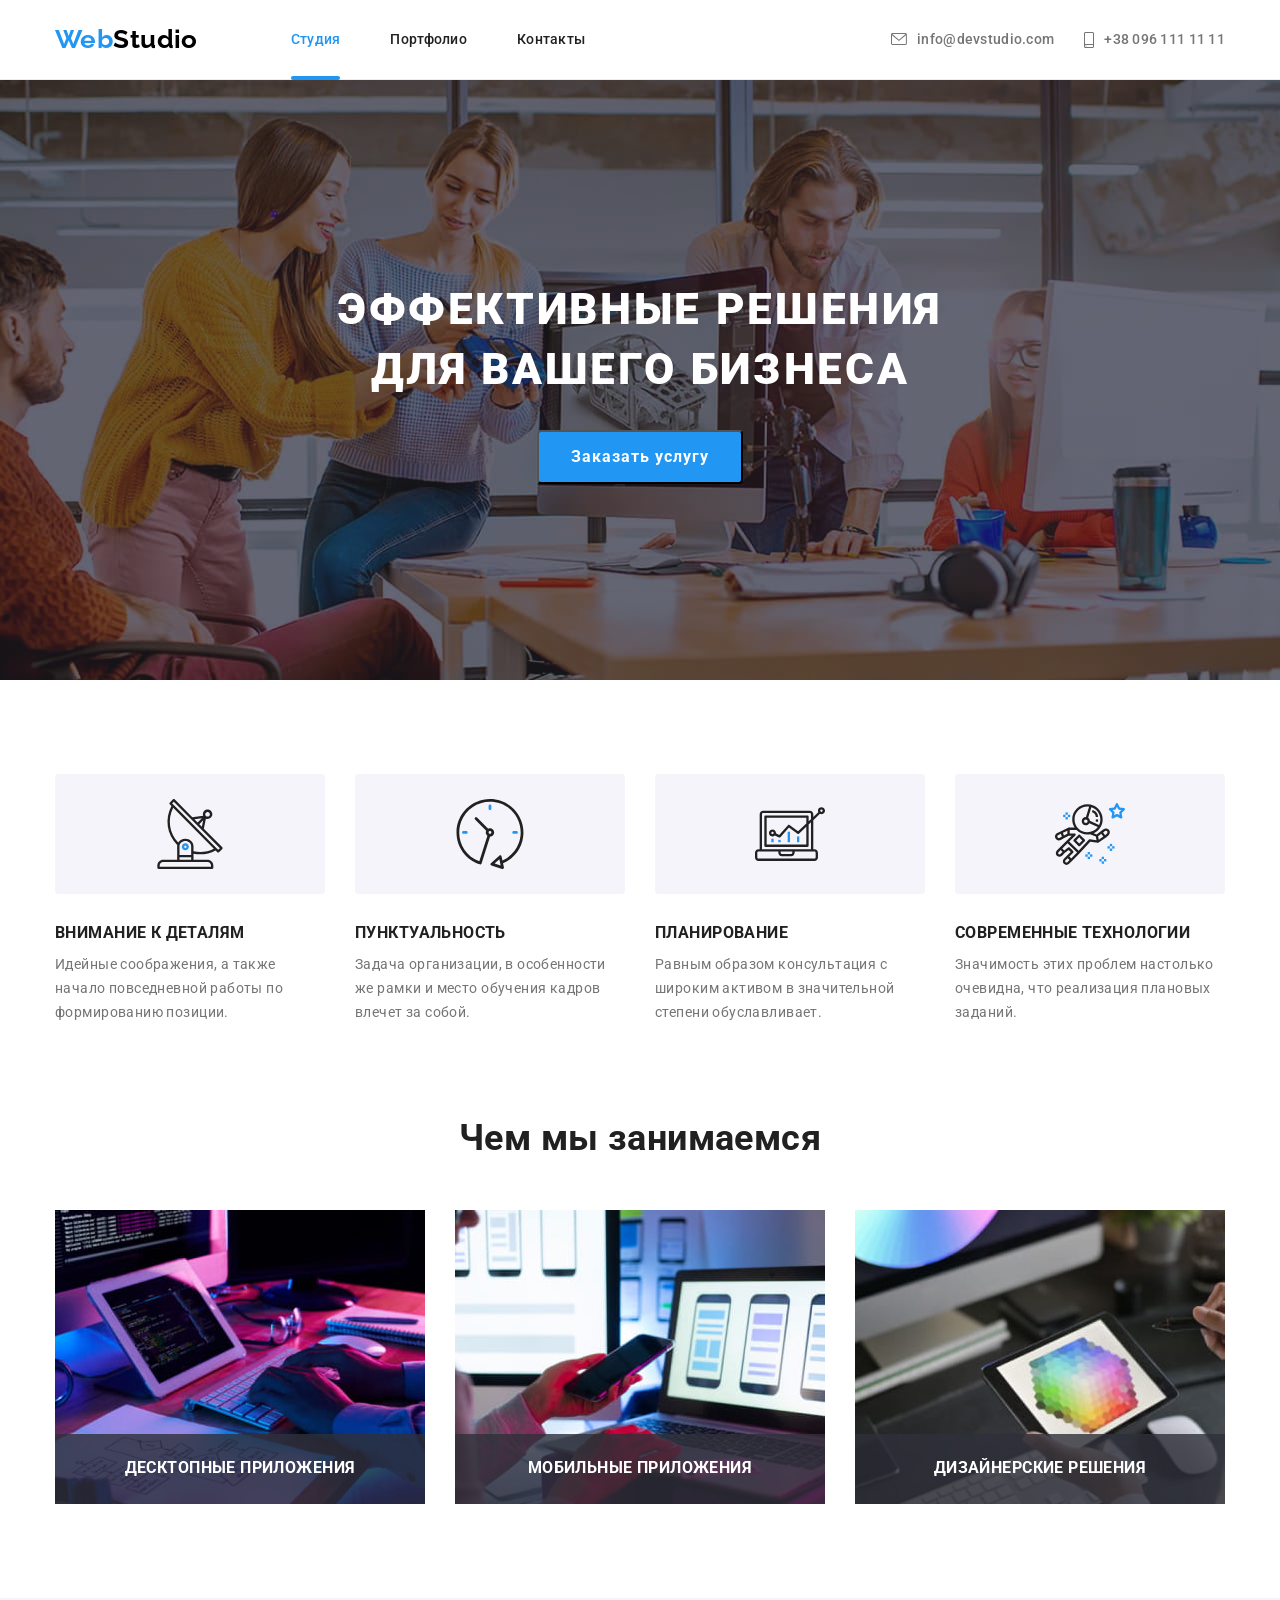
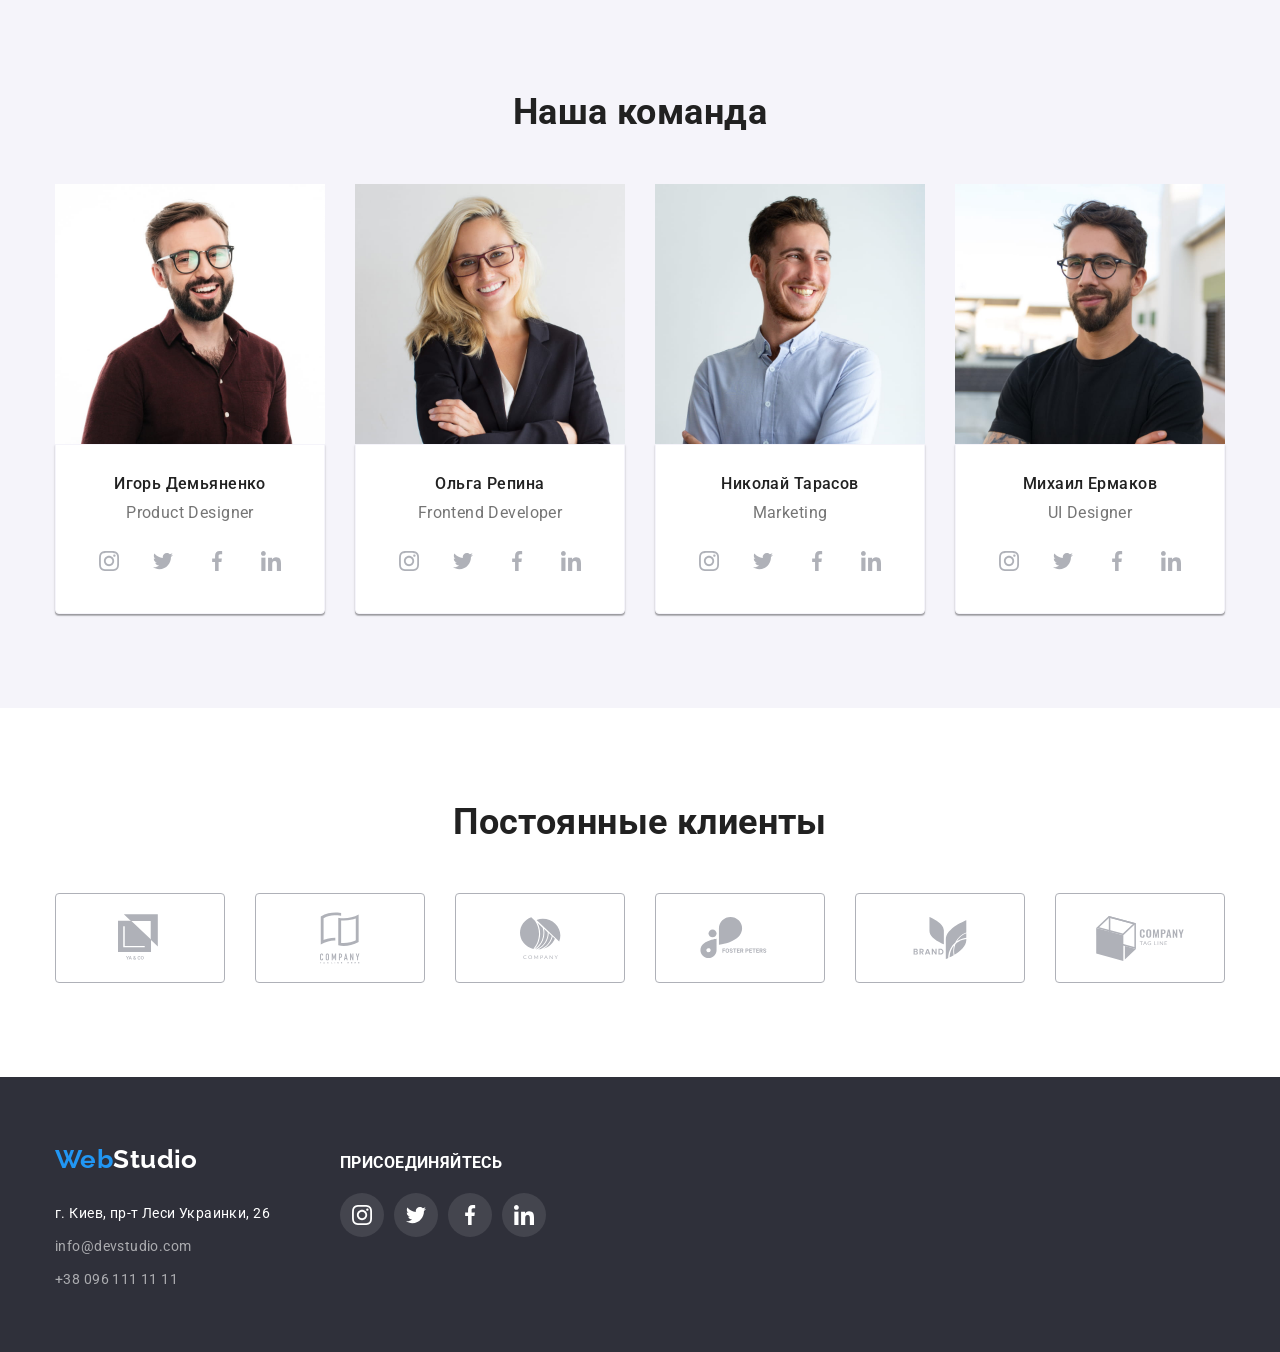
==== index.html @ c6a30e66 "proba dfry" ====
<!DOCTYPE html>
<html lang="ru">
<head>
    <meta charset="UTF-8">
    <meta http-equiv="X-UA-Compatible" content="IE=edge">
    <meta name="viewport" content="width=device-width, initial-scale=1.0">
    <link rel="preconnect" href="https://fonts.gstatic.com">
    <link href="https://fonts.googleapis.com/css2?family=Raleway:wght@700&family=Roboto:wght@400;500;700;900&display=swap" rel="stylesheet">
    <link rel="stylesheet" href="https://cdnjs.cloudflare.com/ajax/libs/modern-normalize/1.0.0/modern-normalize.min.css">
    <link rel="stylesheet" href="./css/styles.css">
    <title>WebStudio</title>
</head>
<body>
    
    <header class="header">
        <div class="page-header container">
            <nav class="navigation">
                <a class="logo link" href="./index.html"> <span class="accent-logo">Web</span>Studio</a>
                <ul class="site-nav list">
                    <li class="item-nav">
                        <a class="item-nav link current" href="./index.html">Студия</a>
                    </li>
                    <li class="item-nav">
                        <a class="item-nav link" href="./portfolio.html">Портфолио</a>
                    </li>
                    <li class="item-nav">
                        <a class="item-nav link" href="">Контакты</a>
                    </li>
                </ul>
            </nav> 
            <ul class="contact list">
                <li class="contact-item">
                    <a class="link-contact link" href="mailto:info@devstudio.com">
                        <svg class="icon" width="16" height="12">
                            <use href="./images/svg/sprite.svg#icon-envelope"></use>
                        </svg>
                        info@devstudio.com
                    </a>
                </li>
                <li class="contact-item">
                    <a class="link-contact link" href="tel:+380961111111">
                        <svg class="icon" width="10" height="16">
                            <use href="./images/svg/sprite.svg#icon-smartphone"></use>
                        </svg>
                        +38 096 111 11 11
                    </a>
                </li>
            </ul>
        </div>
    </header>
     
    <main>
        <section class="hero">
            <div class="hero-container">
                <h1 class="page-title">Эффективные решения<br>для вашего бизнеса</h1>
                <button data-modal-open class="button order" type="button">Заказать услугу</button>
            </div>
        </section>
        

        <section class="advantages">
            <div class="container">
                <ul class="list advantages-grid grid">
                    <li class="advantages-list grid-item icon-antenna">
                        <h3 class="advantages-title">Внимание к деталям</h3>
                        <p class="advantages-text">Идейные соображения, а также начало повседневной работы по формированию позиции.</p>
                    </li>
                    <li class="advantages-list grid-item icon-clock">
                        <h3 class="advantages-title">Пунктуальность</h3>
                        <p class="advantages-text">Задача организации, в особенности же рамки и место обучения кадров влечет за собой.</p>
                    </li>
                    <li class="advantages-list grid-item icon-diagram">
                        <h3 class="advantages-title">Планирование</h3>
                        <p class="advantages-text">Равным образом консультация с широким активом в значительной степени обуславливает.</p>
                    </li>
                    <li class="advantages-list grid-item icon-astronaut">
                        <h3 class="advantages-title">Современные технологии</h3>
                        <p class="advantages-text">Значимость этих проблем настолько очевидна, что реализация плановых заданий.</p>
                    </li>
                </ul>
            </div>

        </section>


        <section class="work">
            <div class="container">
                <h2 class="section-title">Чем мы занимаемся</h2>
                <ul class="list work-list grid">
                    <li class="grid-item work-relative">
                        <h3 class="work-title">Десктопные приложения</h3>
                        <img src="./images/box1.jpg" alt="процесс разработки сайта" width="370" height="294">
                    </li>
                    <li class="grid-item work-relative">
                        <h3 class="work-title">Мобильные приложения</h3>
                        <img src="./images/box2.jpg" alt="адаптация приложения для мобильных устройств" width="370" height="294">
                    </li>
                    <li class="grid-item work-relative">
                        <h3 class="work-title">Дизайнерские решения</h3>
                        <img src="./images/box3.jpg" alt="подбор палитры при разработке" width="370" height="294">
                    </li>
                </ul>
            </div>
        </section>


        <section class="team">
            <div class="container">
                <h2 class="section-title">Наша команда</h2>
                <ul class="list grid">
                    <li class="team-grid grid-item">
                        <img src="./images/igor-demyanenko.jpg" alt="фото дизайнера продукта нашей компании" width="270" height="260">
                        <div class="team-item-content">
                            <h3 class="employee">Игорь Демьяненко</h3> 
                            <p class="text-team">Product Designer</p>
                            <ul class="list social-icons">
                                <li class="social-icons-item">
                                    <a href="" class="social-icons-link" target="_blank" rel="noopener noreferrer">
                                        <svg class="icon">
                                            <use href="./images/svg/sprite.svg#icon-instagram"></use>
                                        </svg>
                                    </a>
                                </li>
                                <li class="social-icons-item">
                                    <a href="" class="social-icons-link" target="_blank" rel="noopener noreferrer">
                                        <svg class="icon">
                                            <use href="./images/svg/sprite.svg#icon-twitter"></use>
                                        </svg>
                                    </a>
                                </li>
                                <li class="social-icons-item">
                                    <a href="" class="social-icons-link" target="_blank" rel="noopener noreferrer">
                                        <svg class="icon">
                                            <use href="./images/svg/sprite.svg#icon-facebook"></use>
                                        </svg>
                                    </a>
                                </li>
                                <li class="social-icons-item">
                                    <a href="" class="social-icons-link" target="_blank" rel="noopener noreferrer">
                                        <svg class="icon">
                                            <use href="./images/svg/sprite.svg#icon-linkedin"></use>
                                        </svg>
                                    </a>
                                </li>
                            </ul>
                        </div>
                    </li>
                    <li class="team-grid grid-item">
                        <img src="./images/olga-repina.jpg" alt="фото фронтент разработчика сотрудника нашей компании" width="270" height="260">
                        <div class="team-item-content">
                            <h3  class="employee">Ольга Репина</h3>
                            <p class="text-team">Frontend Developer</p>
                            <ul class="list social-icons">
                                <li class="social-icons-item">
                                    <a href="" class="social-icons-link" target="_blank" rel="noopener noreferrer">
                                        <svg class="icon">
                                            <use href="./images/svg/sprite.svg#icon-instagram"></use>
                                        </svg>
                                    </a>
                                </li>
                                <li class="social-icons-item">
                                    <a href="" class="social-icons-link" target="_blank" rel="noopener noreferrer">
                                        <svg class="icon">
                                            <use href="./images/svg/sprite.svg#icon-twitter"></use>
                                        </svg>
                                    </a>
                                </li>
                                <li class="social-icons-item">
                                    <a href="" class="social-icons-link" target="_blank" rel="noopener noreferrer">
                                        <svg class="icon">
                                            <use href="./images/svg/sprite.svg#icon-facebook"></use>
                                        </svg>
                                    </a>
                                </li>
                                <li class="social-icons-item">
                                    <a href="" class="social-icons-link" target="_blank" rel="noopener noreferrer">
                                        <svg class="icon">
                                            <use href="./images/svg/sprite.svg#icon-linkedin"></use>
                                        </svg>
                                    </a>
                                </li>
                            </ul>
                        </div>
                    </li>
                    <li class="team-grid grid-item">
                        <img src="./images/nikolay-tarasov.jpg" alt="фото маркетолога сотрудника нашей компании" width="270" height="260">
                        <div class="team-item-content">
                            <h3 class="employee">Николай Тарасов</h3>
                            <p class="text-team">Marketing</p>
                            <ul class="list social-icons">
                                <li class="social-icons-item">
                                    <a href="" class="social-icons-link" target="_blank" rel="noopener noreferrer">
                                        <svg class="icon">
                                            <use href="./images/svg/sprite.svg#icon-instagram"></use>
                                        </svg>
                                    </a>
                                </li>
                                <li class="social-icons-item">
                                    <a href="" class="social-icons-link" target="_blank" rel="noopener noreferrer">
                                        <svg class="icon">
                                            <use href="./images/svg/sprite.svg#icon-twitter"></use>
                                        </svg>
                                    </a>
                                </li>
                                <li class="social-icons-item">
                                    <a href="" class="social-icons-link" target="_blank" rel="noopener noreferrer">
                                        <svg class="icon">
                                            <use href="./images/svg/sprite.svg#icon-facebook"></use>
                                        </svg>
                                    </a>
                                </li>
                                <li class="social-icons-item">
                                    <a href="" class="social-icons-link" target="_blank" rel="noopener noreferrer">
                                        <svg class="icon">
                                            <use href="./images/svg/sprite.svg#icon-linkedin"></use>
                                        </svg>
                                    </a>
                                </li>
                            </ul>
                        </div>
                    </li>
                    <li class="team-grid grid-item">
                        <img src="./images/mikhail-yermakov.jpg" alt="фото Ю Ай дизайнера нашей компании" width="270" height="260">
                        <div class="team-item-content">
                            <h3 class="employee">Михаил Ермаков</h3>
                            <p class="text-team">UI Designer</p>
                            <ul class="list social-icons">
                                <li class="social-icons-item">
                                    <a href="" class="social-icons-link" target="_blank" rel="noopener noreferrer">
                                        <svg class="icon">
                                            <use href="./images/svg/sprite.svg#icon-instagram"></use>
                                        </svg>
                                    </a>
                                </li>
                                <li class="social-icons-item">
                                    <a href="" class="social-icons-link" target="_blank" rel="noopener noreferrer">
                                        <svg class="icon">
                                            <use href="./images/svg/sprite.svg#icon-twitter"></use>
                                        </svg>
                                    </a>
                                </li>
                                <li class="social-icons-item">
                                    <a href="" class="social-icons-link" target="_blank" rel="noopener noreferrer">
                                        <svg class="icon">
                                            <use href="./images/svg/sprite.svg#icon-facebook"></use>
                                        </svg>
                                    </a>
                                </li>
                                <li class="social-icons-item">
                                    <a href="" class="social-icons-link" target="_blank" rel="noopener noreferrer">
                                        <svg class="icon">
                                            <use href="./images/svg/sprite.svg#icon-linkedin"></use>
                                        </svg>
                                    </a>
                                </li>
                            </ul>
                        </div>
                    </li>
                </ul>
            </div>
        </section>


        <section class="clients">
            <div class="container">
                <h2 class="section-title">Постоянные клиенты</h2>
                <ul class="list clients-list grid">
                    <li class="client-item grid-item">
                        <a href="" class="client-link link" target="_blank" rel="noopener noreferrer">
                            <svg class="client-icon" width="44" height="49">
                                <use href="./images/svg/sprite.svg#icon-logo-one" width="44" height="49"></use>
                            </svg>
                        </a>
                        </li>
                    <li class="client-item grid-item">
                        <a href="" class="client-link link" target="_blank" rel="noopener noreferrer">
                            <svg class="client-icon" width="40" height="52">
                                <use href="./images/svg/sprite.svg#icon-logo-two"></use>
                            </svg>
                        </a>
                    </li>
                    <li class="client-item grid-item">
                        <a href="" class="client-link link" target="_blank" rel="noopener noreferrer">
                            <svg class="client-icon" width="41" height="42.6">
                                <use href="./images/svg/sprite.svg#icon-logo-three"></use>
                            </svg>
                        </a>
                    </li>
                    <li class="client-item grid-item">
                        <a href="" class="client-link link" target="_blank" rel="noopener noreferrer">
                            <svg class="client-icon" width="79.66" height="42.02">
                                <use href="./images/svg/sprite.svg#icon-logo-four"></use>
                            </svg>
                        </a>
                    </li>
                    <li class="client-item grid-item">
                        <a href="" class="client-link link" target="_blank" rel="noopener noreferrer">
                            <svg class="client-icon" width="79.66" height="42.02">
                                <use href="./images/svg/sprite.svg#icon-logo-five"></use>
                            </svg>
                        </a>
                    </li>
                    <li class="client-item grid-item">
                        <a href="" class="client-link link" target="_blank" rel="noopener noreferrer">
                            <svg class="client-icon" width="88.48" height="45.44">
                                <use href="./images/svg/sprite.svg#icon-logo-six"></use>
                            </svg>
                        </a>
                    </li>
                </ul>

            </div>
        </section>
       
    </main>


    <footer class="footer">
        <div class="container list footer-block">
            <div class="footer-grid">
                <a class="logo link" href="./index.html"> <span class="accent-logo">Web</span>Studio</a>
                <address class="address">
                    <p class="street-address"> г. Киев, пр-т Леси Украинки, 26</p>
                    <ul class="contact list">
                        <li class="item-address"> <a class="item link" href="mailto:info@devstudio.com">info@devstudio.com</a> </li>
                        <li class="item-address"> <a class="item link" href="tel:+380961111111">+38 096 111 11 11</a> </li>
                    </ul>
                </address>
            </div>
            <div class="footer-grid">
                <h3 class="footer-title">Присоединяйтесь</h3>
                <ul class="list social-icons">
                    <li class="social-icons-item">
                        <a href="" class="social-icons-link" target="_blank" rel="noopener noreferrer">
                            <svg class="icon">
                                <use href="./images/svg/sprite.svg#icon-instagram"></use>
                            </svg>
                        </a>
                    </li>
                    <li class="social-icons-item">
                        <a href="" class="social-icons-link" target="_blank" rel="noopener noreferrer">
                            <svg class="icon">
                                <use href="./images/svg/sprite.svg#icon-twitter"></use>
                            </svg>
                        </a>
                    </li>
                    <li class="social-icons-item">
                        <a href="" class="social-icons-link" target="_blank" rel="noopener noreferrer">
                            <svg class="icon">
                                <use href="./images/svg/sprite.svg#icon-facebook"></use>
                            </svg>
                        </a>
                    </li>
                    <li class="social-icons-item">
                        <a href="" class="social-icons-link" target="_blank" rel="noopener noreferrer">
                            <svg class="icon">
                                <use href="./images/svg/sprite.svg#icon-linkedin"></use>
                            </svg>
                        </a>
                    </li>
                </ul>

            </div>
        <div>
    </footer>
    
    <div data-modal class="backdrop is-hidden">
        <div class="modal">
            <button data-modal-close class="button-close" tybe="button"></button>
        </div>
    </div>

    <script src="./js/modal.js"></script>
</body>
</html>
---- css/styles.css ----
:root {
  --primary-text-color: #757575;
  --title-text-color: #212121;
  --accent-color: #2196f3;
  --contact-footer-text-color: rgba(255, 255, 255, 0.6);
  --dark-bg-color: #2f303a;
  --primary-bg-color: #ffffff;
  --section-bg-color: #f5f4fa;
  --color-icons: #afb1b8;
  --grid-item: 4;
}

/* utilits */

html {
  box-sizing: border-box;
}
*,
*::after,
*::before {
  box-sizing: inherit;
}

body {
  background-color: var(--primary-bg-color);
  color: var(--primary-text-color);
  font-family: 'roboto', sans-serif;
  font-weight: 400;
  font-size: 14px;
  line-height: 1.14;
  letter-spacing: 0.03em;
}

h1,
h2,
h3,
h4,
h5,
h6,
p {
  margin: 0;
}

.link {
  text-decoration: none;
}

.list {
  list-style: none;
  padding-left: 0px;
  margin: 0px;
}

img {
  display: block;
  max-width: 100%;
  height: auto;
}

.social-icons .icon {
  width: 20px;
  height: 20px;
  fill: var(--color-icons);
  transition: fill 250ms cubic-bezier(0.4, 0, 0.2, 1);
}

.footer .social-icons .icon {
  fill: var(--primary-bg-color);
}

.social-icons-link:hover .icon,
.social-icons-link:focus .icon {
  fill: var(--primary-bg-color);
}

.social-icons-link:hover,
.social-icons-link:focus {
  background-color: var(--accent-color);
}

.social-icons {
  display: flex;
  justify-content: center;
}

.social-icons-link {
  display: flex;
  justify-content: center;
  align-items: center;
  width: 44px;
  height: 44px;
  border-radius: 50%;
  background-color: rgba(255, 255, 255, 0.1);
  transition: background-color 250ms cubic-bezier(0.4, 0, 0.2, 1);
}
.social-icons-item + .social-icons-item {
  margin-left: 10px;
}

.grid {
  display: flex;
  flex-wrap: wrap;
  margin-left: -30px;
  margin-top: -30px;
}

.grid-item {
  flex-basis: calc((100% - 30px * var(--grid-item)) / var(--grid-item));
  margin-left: 30px;
  margin-top: 30px;
}

.button {
  color: var(--primary-bg-color);
  background-color: var(--accent-color);
  font-weight: 700;
  font-size: 16px;
  line-height: 1.88;
  letter-spacing: 0.06em;
  cursor: pointer;
  font-family: 'roboto', sans-serif;
  border-radius: 4px;
  padding: 10px 32px;
  transition: background-color 250ms cubic-bezier(0.4, 0, 0.2, 1);
}

.button:hover,
.button:focus {
  background-color: #188ce8;
}

.accent-logo {
  color: var(--accent-color);
}

.footer .logo {
  color: var(--primary-bg-color);
}

.container {
  width: 1200px;
  padding-left: 15px;
  padding-right: 15px;
}

.backdrop {
  position: fixed;
  top: 0px;
  left: 0px;
  width: 100%;
  height: 100%;
  background-color: rgba(0, 0, 0, 0.2);
  transition: opacity 250ms cubic-bezier(0.4, 0, 0.2, 1);
}

.backdrop.is-hidden {
  opacity: 0;
  pointer-events: none;
}

.modal {
  position: absolute;
  top: 50%;
  left: 50%;
  transform: translate(-50%, -50%);
  min-height: 581px;
  min-width: 528px;
  box-shadow: 0px 1px 3px rgba(0, 0, 0, 0.12), 0px 1px 1px rgba(0, 0, 0, 0.14), 0px 2px 1px rgba(0, 0, 0, 0.2);
  border-radius: 4px;
  background-color: var(--primary-bg-color);
}

.button-close {
  position: absolute;
  top: 8px;
  right: 8px;
  display: flex;
  justify-content: center;
  align-items: center;
  width: 30px;
  height: 30px;
  background: var(--primary-bg-color);
  border: 1px solid rgba(0, 0, 0, 0.1);
  border-radius: 50%;
  cursor: pointer;
}

.button-close::before {
  content: '';
  width: 11px;
  height: 11px;
  background-image: url(../images/svg/Vector.svg);
}

/* header */

.header {
  border-bottom: 1px solid #ececec;
  padding-top: 16.5px;
  padding-bottom: 16.5px;
}

.page-header {
  background-color: var(--primary-bg-color);
  display: flex;
  align-items: center;
  margin-left: auto;
  margin-right: auto;
}

.site-nav .link {
  color: var(--title-text-color);
  font-weight: 500;
  letter-spacing: 0.02em;
  transition: color 250ms cubic-bezier(0.4, 0, 0.2, 1);
}

.site-nav {
  display: flex;
  margin-left: 93px;
}

.site-nav .item-nav:not(:last-child) {
  margin-right: 50px;
}

.site-nav .link:hover,
.site-nav .link:focus {
  color: var(--accent-color);
}

.site-nav .link.current {
  color: var(--accent-color);
}

.item-nav {
  position: relative;
}

.current::after {
  position: absolute;
  left: 0px;
  top: 45px;
  content: '';
  display: inline-flex;
  width: 100%;
  background-color: var(--accent-color);
  border-radius: 2px;
  height: 4px;
}

.navigation {
  display: flex;
  align-items: center;
}

.contact .link-contact {
  color: var(--primary-text-color);
  font-weight: 500;
  letter-spacing: 0.02em;
  font-style: normal;
  padding-top: 15px;
  padding-bottom: 15px;
  display: flex;
  align-items: center;
  transition: color 250ms cubic-bezier(0.4, 0, 0.2, 1);
}

.contact .link-contact:hover,
.contact .link-contact:focus {
  color: var(--accent-color);
}

.link-contact .icon {
  fill: var(--primary-text-color);
  margin-right: 10px;
  transition: fill 250ms cubic-bezier(0.4, 0, 0.2, 1);
}

.link-contact:hover .icon,
.link-contact:focus .icon {
  fill: var(--accent-color);
}

.page-header .contact {
  display: flex;
  margin-left: auto;
}

.contact .contact-item:not(:last-child) {
  margin-right: 30px;
}

.logo {
  font-family: 'raleway', sans-serif;
  font-weight: 700;
  font-size: 26px;
  line-height: 1.19;
  color: #000000;
}

.accent-logo {
  color: var(--accent-color);
}

.section-title {
  color: var(--title-text-color);
  font-weight: 700;
  font-size: 36px;
  line-height: 1.16;
  text-align: center;
  margin-bottom: 50px;
}

/* section hero */

.hero {
  background-color: var(--dark-bg-color);
  max-width: 1600px;
  margin-left: auto;
  margin-right: auto;
}

.hero-container {
  padding-top: 200px;
  padding-bottom: 200px;
  margin-left: auto;
  margin-right: auto;
  text-align: center;
  background-image: linear-gradient(to right, rgba(47, 48, 58, 0.4), rgba(47, 48, 58, 0.4)),
    url(../images/hero/hero-bg.jpg);
  background-position: center;
  height: 600px;
  max-width: 1600px;
}

.page-title {
  color: var(--primary-bg-color);
  font-weight: 900;
  font-size: 44px;
  line-height: 1.36;
  letter-spacing: 0.06em;
  text-align: center;
  text-transform: uppercase;
  margin-bottom: 30px;
}

/* section advantages */

.advantages .advantages-text {
  line-height: 1.71;
}

.advantages {
  padding-top: 94px;
  padding-bottom: 94px;
}

.advantages .container {
  margin-left: auto;
  margin-right: auto;
}

.advantages-title {
  color: var(--title-text-color);
  font-weight: 700;
  text-transform: uppercase;
  margin-bottom: 10px;
}

.advantages-title::before {
  content: '';
  display: block;
  width: 270px;
  height: 120px;
  background: var(--section-bg-color);
  border-radius: 4px;
  margin-bottom: 30px;
  background-repeat: no-repeat;
  background-position: center;
}

.icon-antenna ::before {
  background-image: url('../images/svg/antenna.svg');
}

.icon-clock ::before {
  background-image: url('../images/svg/clock.svg');
}

.icon-diagram ::before {
  background-image: url('../images/svg/diagram.svg');
}

.icon-astronaut ::before {
  background-image: url('../images/svg/astronaut.svg');
}

.advantages-grid .grid-item {
  --grid-item: 4;
}

/* section work */

.work {
  padding-bottom: 94px;
}

.work .section-title,
.team .section-title {
  color: var(--title-text-color);
  font-weight: 700;
  font-size: 36px;
  line-height: 1.16;
  text-align: center;
}

.work-relative::before {
  position: absolute;
  left: 0px;
  bottom: 0px;
  content: '';
  width: 100%;
  height: 70px;
  background-color: rgba(47, 48, 58, 0.8);
}

.work-title {
  position: absolute;
  left: 50%;
  bottom: 27px;
  transform: translateX(-50%);
  white-space: nowrap;
  color: var(--primary-bg-color);
  font-weight: 700;
  text-transform: uppercase;
}

.work-relative {
  position: relative;
}

.work .container {
  margin-left: auto;
  margin-right: auto;
}

.work-list .grid-item {
  --grid-item: 3;
}
/* section team */

.team .text-team {
  font-size: 16px;
  line-height: 1.18;
  margin-bottom: 16px;
}

.team .container {
  margin-left: auto;
  margin-right: auto;
}

.team {
  background-color: var(--section-bg-color);
  padding-top: 94px;
  padding-bottom: 94px;
}

.team-grid .grid-item {
  --grid-item: 4;
}

.team-item-content {
  padding: 30px 30px;
  border: 1px solid var(--section-bg-color);
  background: #ffffff;
  box-shadow: 0px 1px 3px rgba(0, 0, 0, 0.12), 0px 1px 1px rgba(0, 0, 0, 0.14), 0px 2px 1px rgba(0, 0, 0, 0.2);
  border-radius: 0px 0px 4px 4px;
}

.employee {
  color: var(--title-text-color);
  font-weight: 500;
  font-size: 16px;
  line-height: 1.18;
  margin-bottom: 10px;
  text-align: center;
}

.text-team {
  text-align: center;
}

/* our clients */

.clients {
  padding-top: 94px;
  padding-bottom: 94px;
}

.clients .container {
  margin-left: auto;
  margin-right: auto;
}

.clients-list .grid-item {
  --grd-item: 6;
}

.client-item {
  width: 170px;
  height: 90px;
}

.client-link {
  display: inline-flex;
  width: 100%;
  height: 100%;
  border: 1px solid var(--color-icons);
  border-radius: 4px;
  justify-content: center;
  align-items: center;
  transition: border 250ms cubic-bezier(0.4, 0, 0.2, 1);
}

.client-icon {
  fill: var(--color-icons);
  transition: fill 250ms cubic-bezier(0.4, 0, 0.2, 1);
}

.client-link:hover .client-icon,
.client-link:focus .client-icon {
  fill: var(--accent-color);
}

.client-link:hover,
.client-link:focus {
  border: 1px solid var(--accent-color);
}

.clients .grid {
  flex-wrap: nowrap;
}

/* footer */

.footer .item,
.footer .link {
  color: var(--contact-footer-text-color);
  line-height: 1.71;
  font-style: normal;
  transition: color 250ms cubic-bezier(0.4, 0, 0.2, 1);
}

.footer .logo {
  color: var(--primary-bg-color);
}

.address {
  margin-top: 20px;
}

.address p {
  color: var(--primary-bg-color);
  line-height: 1.71;
  font-style: normal;
}

.footer {
  background-color: var(--dark-bg-color);
  padding-top: 60px;
  padding-bottom: 60px;
}

.footer .container {
  margin-left: auto;
  margin-right: auto;
}

.street-address {
  margin-bottom: 9px;
}

.item-address:not(:last-child) {
  margin-bottom: 9px;
}

.contact .item:hover,
.contact .item:focus {
  color: var(--accent-color);
}

.footer-title {
  color: var(--primary-bg-color);
  font-weight: 700;
  text-transform: uppercase;
  margin-bottom: 20px;
}

.footer .social-icons {
  display: flex;
  justify-content: flex-start;
}

.footer-block {
  display: flex;
  align-items: baseline;
}

.footer-grid + .footer-grid {
  margin-left: 70px;
}

/* portfolio filter */

.main-portfolio {
  padding-top: 94px;
  padding-bottom: 94px;
}

.filters {
  display: flex;
  justify-content: center;
  margin-bottom: 50px;
}

.main-portfolio .container {
  margin-left: auto;
  margin-right: auto;
}

.filters .button {
  border: 0;
  color: var(--title-text-color);
  background-color: var(--section-bg-color);
  font-weight: 500;
  line-height: 1.63;
  padding: 6px 22px;
  box-shadow: none;
  transition: color 250ms cubic-bezier(0.4, 0, 0.2, 1), background-color 250ms cubic-bezier(0.4, 0, 0.2, 1),
    box-shadow 250ms cubic-bezier(0.4, 0, 0.2, 1);
}

.filters .button:hover,
.filters .button:focus {
  color: var(--primary-bg-color);
  background-color: var(--accent-color);
  box-shadow: 0px 3px 1px rgba(0, 0, 0, 0.1), 0px 1px 2px rgba(0, 0, 0, 0.08), 0px 2px 2px rgba(0, 0, 0, 0.12);
}

.item-filter:not(:last-child) {
  margin-right: 8px;
}

/* portfolio grid */

.portfolio-title {
  color: var(--title-text-color);
  font-weight: 700;
  font-size: 18px;
  line-height: 2;
  letter-spacing: 0.06em;
  margin-bottom: 4px;
}

.portfolio .text {
  color: var(--primary-text-color);
  font-size: 16px;
  line-height: 1.88;
}

.portfolio-link {
  position: relative;
  display: block;
  box-shadow: none;
  transition: box-shadow 250ms cubic-bezier(0.4, 0, 0.2, 1);
}

.portfolio-link:hover,
.portfolio-link:focus {
  box-shadow: 0px 1px 1px rgba(0, 0, 0, 0.12), 0px 4px 4px rgba(0, 0, 0, 0.06), 1px 4px 6px rgba(0, 0, 0, 0.16);
}

.portfolio .grid-item {
  --grid-item: 3;
}

.portfolio-content {
  padding-top: 20px;
  padding-left: 24px;
  padding-right: 24px;
  padding-bottom: 20px;
  border-left: 1px solid #eeeeee;
  border-bottom: 1px solid #eeeeee;
  border-right: 1px solid #eeeeee;
}

.portfolio-hover-text {
  position: absolute;
  top: 100%;
  left: 0px;
  height: 100%;
  display: flex;
  align-items: center;
  font-size: 18px;
  line-height: 1.56;
  color: var(--primary-bg-color);
  padding-left: 24px;
  padding-right: 24px;
  background-color: rgba(33, 150, 243, 0.9);
  transition: transform 250ms cubic-bezier(0.4, 0, 0.2, 1);
}

.portfolio-link:hover .portfolio-hover-text,
.portfolio-link:focus .portfolio-hover-text {
  transform: translateY(-100%);
}

.portfolio-image {
  position: relative;
  overflow: hidden;
}
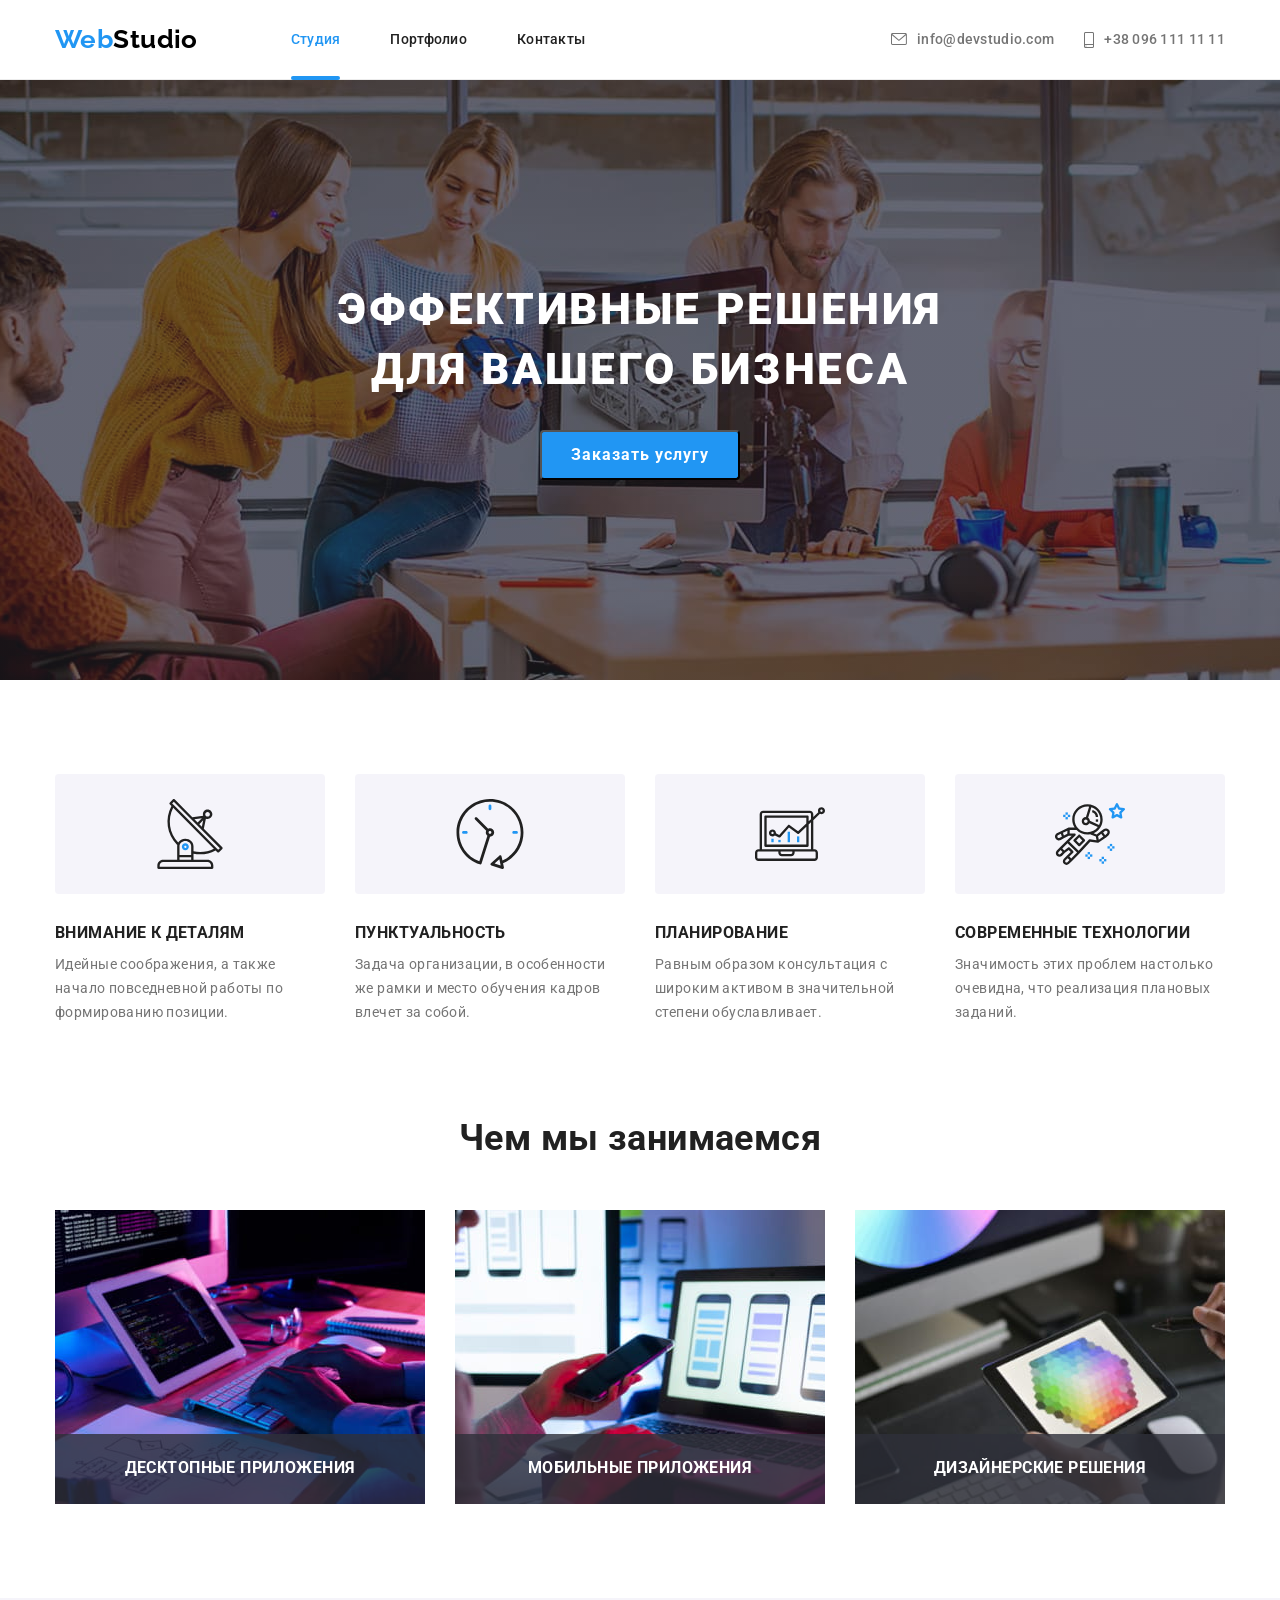
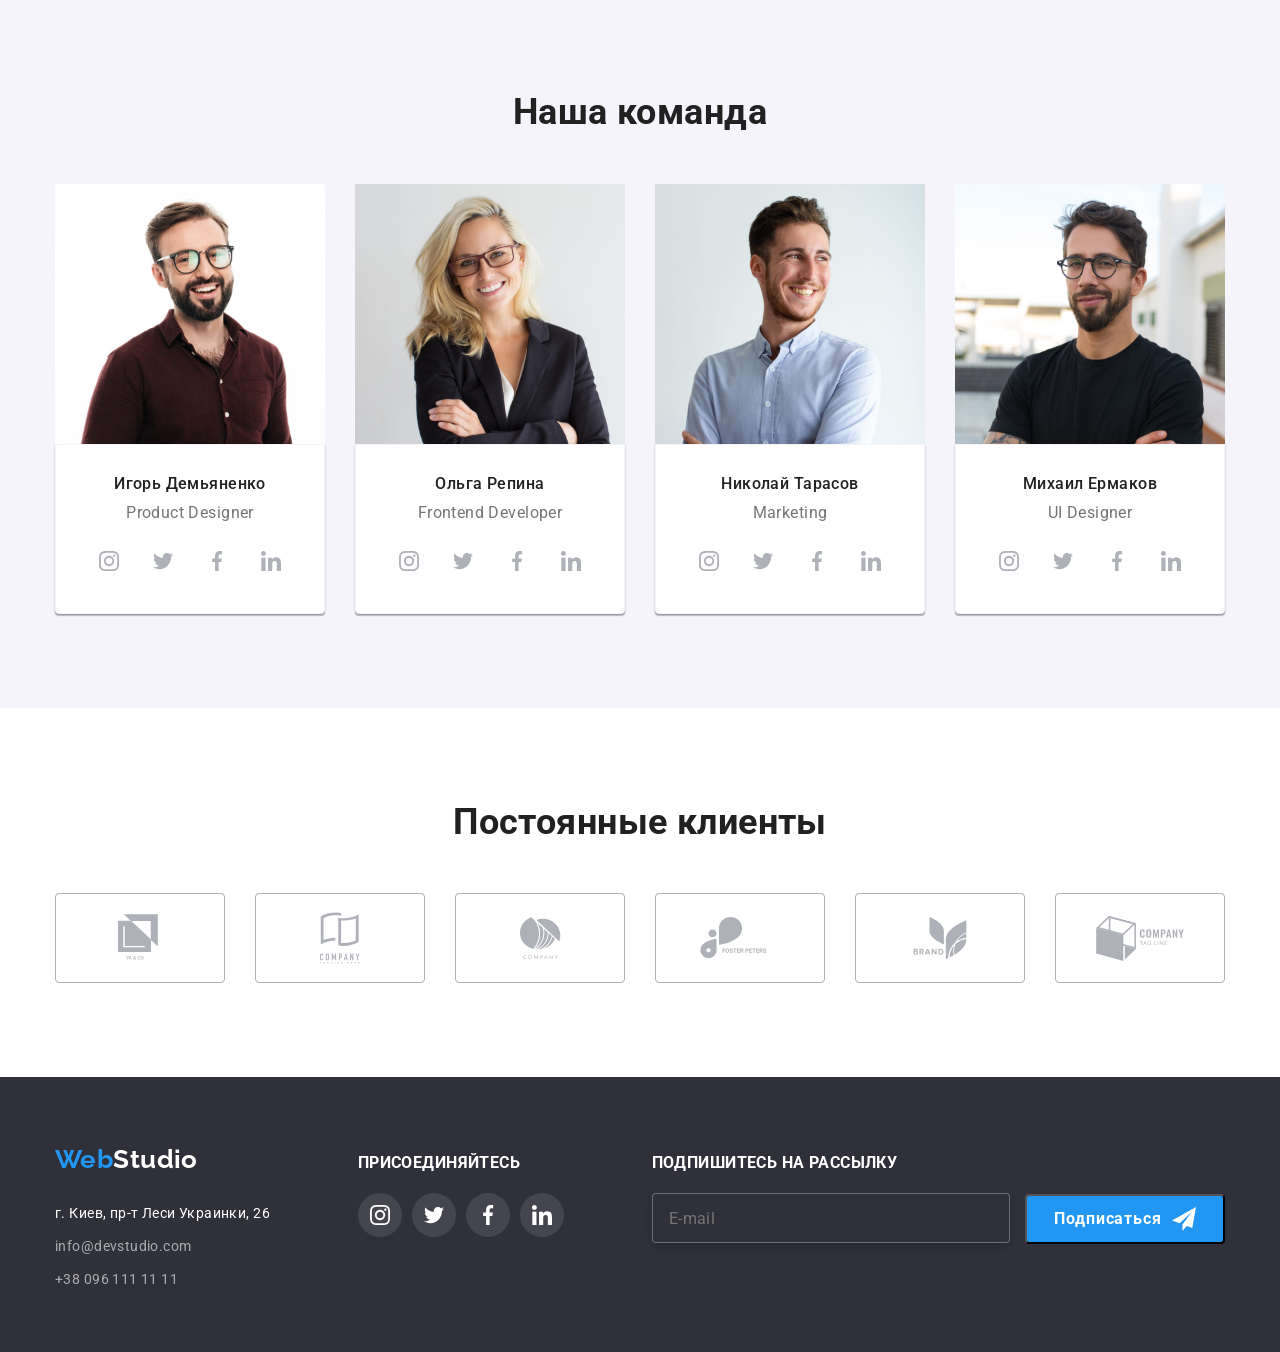
==== commit 2822a1af: "HW6 For checking" ====
--- a/index.html
+++ b/index.html
@@ -361,11 +361,52 @@
                 </ul>
 
             </div>
-        <div>
+            <form class="footer-grid">
+                <h3 class="footer-title">Подпишитесь на рассылку</h3>
+                <input class="input-email" type="email" name="user-name-subscribe" placeholder="E-mail" pattern="">
+                <button class="button" type="submit">Подписаться</button>
+            </form>
+        </div>
     </footer>
     
     <div data-modal class="backdrop is-hidden">
         <div class="modal">
+            <h3 class="modal-tytle" >Оставьте свои данные, мы вам перезвоним</h3>
+            <form class="form">
+                <label class="form-label" for="user-name">
+                    <span class="form-tytle">Имя</span>
+                    <input class="form-field" type="text" name="user-name" id="user-name" pattern="^[A-Za-zА-Яа-яЁё\s]+$" autofocus="on">
+                    <svg class="form-label-icon">
+                        <use href="./images/svg/sprite.svg#icon-personform" ></use>
+                    </svg>
+                </label>
+                <label class="form-label" for="user-fone">
+                    <span class="form-tytle">Телефон</span>
+                    <input class="form-field" type="tel" name="user-fone" id="user-fone" pattern="">
+                    <svg class="form-label-icon">
+                        <use href="./images/svg/sprite.svg#icon-phoneform" ></use>
+                    </svg>
+                </label>
+                <label class="form-label" for="user-email">
+                    <span class="form-tytle">Почта</span>
+                    <input class="form-field" type="email" name="user-email" id="user-email" pattern="">
+                    <svg class="form-label-icon">
+                        <use href="./images/svg/sprite.svg#icon-emailform" ></use>
+                    </svg>
+                </label>
+                <label class="form-label" for="user-massage">
+                    <span class="form-tytle">Комментарий</span>
+                    <textarea class="form-field form-massage" name="user-massage" rows="6" id="user-massage" placeholder="Введите текст"></textarea>
+                </label>
+                <label class="contract">
+                    <input class="contract-checkbox" type="checkbox" name="agreement" value="">
+                    <span class="contract-custom-checkbox"></span>
+                    <span contract-text>Соглашаюсь с рассылкой и принимаю</span>
+                    <a class="contract-link" href="">Условия договра</a>
+                </label>
+                <button class="button form-button" type="submit">Отправить</button>
+            </form>
+
             <button data-modal-close class="button-close" tybe="button"></button>
         </div>
     </div>
--- a/css/styles.css
+++ b/css/styles.css
@@ -120,7 +120,9 @@
   cursor: pointer;
   font-family: 'roboto', sans-serif;
   border-radius: 4px;
-  padding: 10px 32px;
+  min-width: 200px;
+  min-height: 50px;
+  align-items: center;
   transition: background-color 250ms cubic-bezier(0.4, 0, 0.2, 1);
 }
 
@@ -163,11 +165,118 @@
   top: 50%;
   left: 50%;
   transform: translate(-50%, -50%);
-  min-height: 581px;
-  min-width: 528px;
+  width: 528px;
+  padding: 40px;
   box-shadow: 0px 1px 3px rgba(0, 0, 0, 0.12), 0px 1px 1px rgba(0, 0, 0, 0.14), 0px 2px 1px rgba(0, 0, 0, 0.2);
   border-radius: 4px;
   background-color: var(--primary-bg-color);
+}
+
+.modal-tytle {
+  font-weight: 700;
+  font-size: 20px;
+  line-height: 1.15;
+  text-align: center;
+  color: var(--title-text-color);
+  margin-bottom: 30px;
+}
+
+.form-tytle {
+  position: absolute;
+  transform: translateY(-21px);
+  box-sizing: inline;
+  font-size: 12px;
+  line-height: 1.67;
+  letter-spacing: 0.01em;
+  color: var(--primary-text-color);
+  cursor: pointer;
+}
+
+.form-field.form-massage {
+  resize: none;
+  padding: 12px 16px;
+}
+
+.form-field {
+  width: 448px;
+  border: 1px solid rgba(33, 33, 33, 0.2);
+  border-radius: 4px;
+  margin-bottom: 28px;
+  padding-left: 42px;
+  cursor: pointer;
+  transition: border 250ms cubic-bezier(0.4, 0, 0.2, 1);
+}
+
+.form-field:not(:last-child) {
+  height: 40px;
+}
+
+.form-field:focus {
+  border: 1px solid var(--accent-color);
+  outline: none;
+}
+
+.contract {
+  display: flex;
+  align-items: center;
+  justify-content: center;
+  font-size: 14px;
+  line-height: 1.71;
+  letter-spacing: 0.03em;
+  color: var(--primary-text-color);
+  margin-bottom: 80px;
+}
+
+.contract-checkbox {
+  position: absolute;
+  width: 1px;
+  height: 1px;
+  margin: -1px;
+  border: 0;
+  padding: 0;
+  clip: rect(0 0 0 0);
+  overflow: hidden;
+}
+
+.contract-custom-checkbox {
+  display: inline-block;
+  width: 16px;
+  height: 15px;
+  border: 1px solid var(--title-text-color);
+  border-radius: 3px;
+  margin-right: 8px;
+  transition: border 250ms cubic-bezier(0.4, 0, 0.2, 1), background-color 250ms cubic-bezier(0.4, 0, 0.2, 1);
+}
+
+.contract-checkbox:checked + .contract-custom-checkbox {
+  border-color: var(--accent-color);
+  background-color: var(--accent-color);
+  background-image: url(../images/svg/iconcheck.svg);
+  background-size: contain;
+  background-origin: border-box;
+}
+
+.contract-link {
+  color: var(--accent-color);
+  margin-left: 5px;
+}
+
+.form-label {
+  position: relative;
+}
+
+.form-label-icon {
+  position: absolute;
+  left: 12px;
+  top: 0;
+  width: 18px;
+  height: 18px;
+  fill: var(--title-text-color);
+  transition: fill 250ms cubic-bezier(0.4, 0, 0.2, 1);
+}
+
+.form-field:focus + .form-label-icon {
+  fill: var(--accent-color);
 }
 
 .button-close {
@@ -190,6 +299,13 @@
   width: 11px;
   height: 11px;
   background-image: url(../images/svg/Vector.svg);
+}
+
+.form-button {
+  position: absolute;
+  left: 50%;
+  bottom: 40px;
+  transform: translateX(-50%);
 }
 
 /* header */
@@ -606,10 +722,36 @@
 .footer-block {
   display: flex;
   align-items: baseline;
-}
-
-.footer-grid + .footer-grid {
-  margin-left: 70px;
+  justify-content: space-between;
+}
+
+.footer-grid .button {
+  display: inline-flex;
+  justify-content: center;
+}
+
+.footer-grid .button::after {
+  content: '';
+  display: inline-block;
+  width: 24px;
+  height: 24px;
+  background-image: url(../images/svg/iconsend.svg);
+  margin-left: 10px;
+}
+
+.input-email {
+  width: 358px;
+  height: 50px;
+  background-color: var(--dark-bg-color);
+  margin-right: 12px;
+  padding-left: 16px;
+  border: 1px solid rgba(255, 255, 255, 0.3);
+  filter: drop-shadow(0px 4px 4px rgba(0, 0, 0, 0.15));
+  border-radius: 4px;
+  font-size: 16px;
+  line-height: 1.25;
+  letter-spacing: 0.03em;
+  color: rgba(255, 255, 255, 0.6);
 }
 
 /* portfolio filter */
